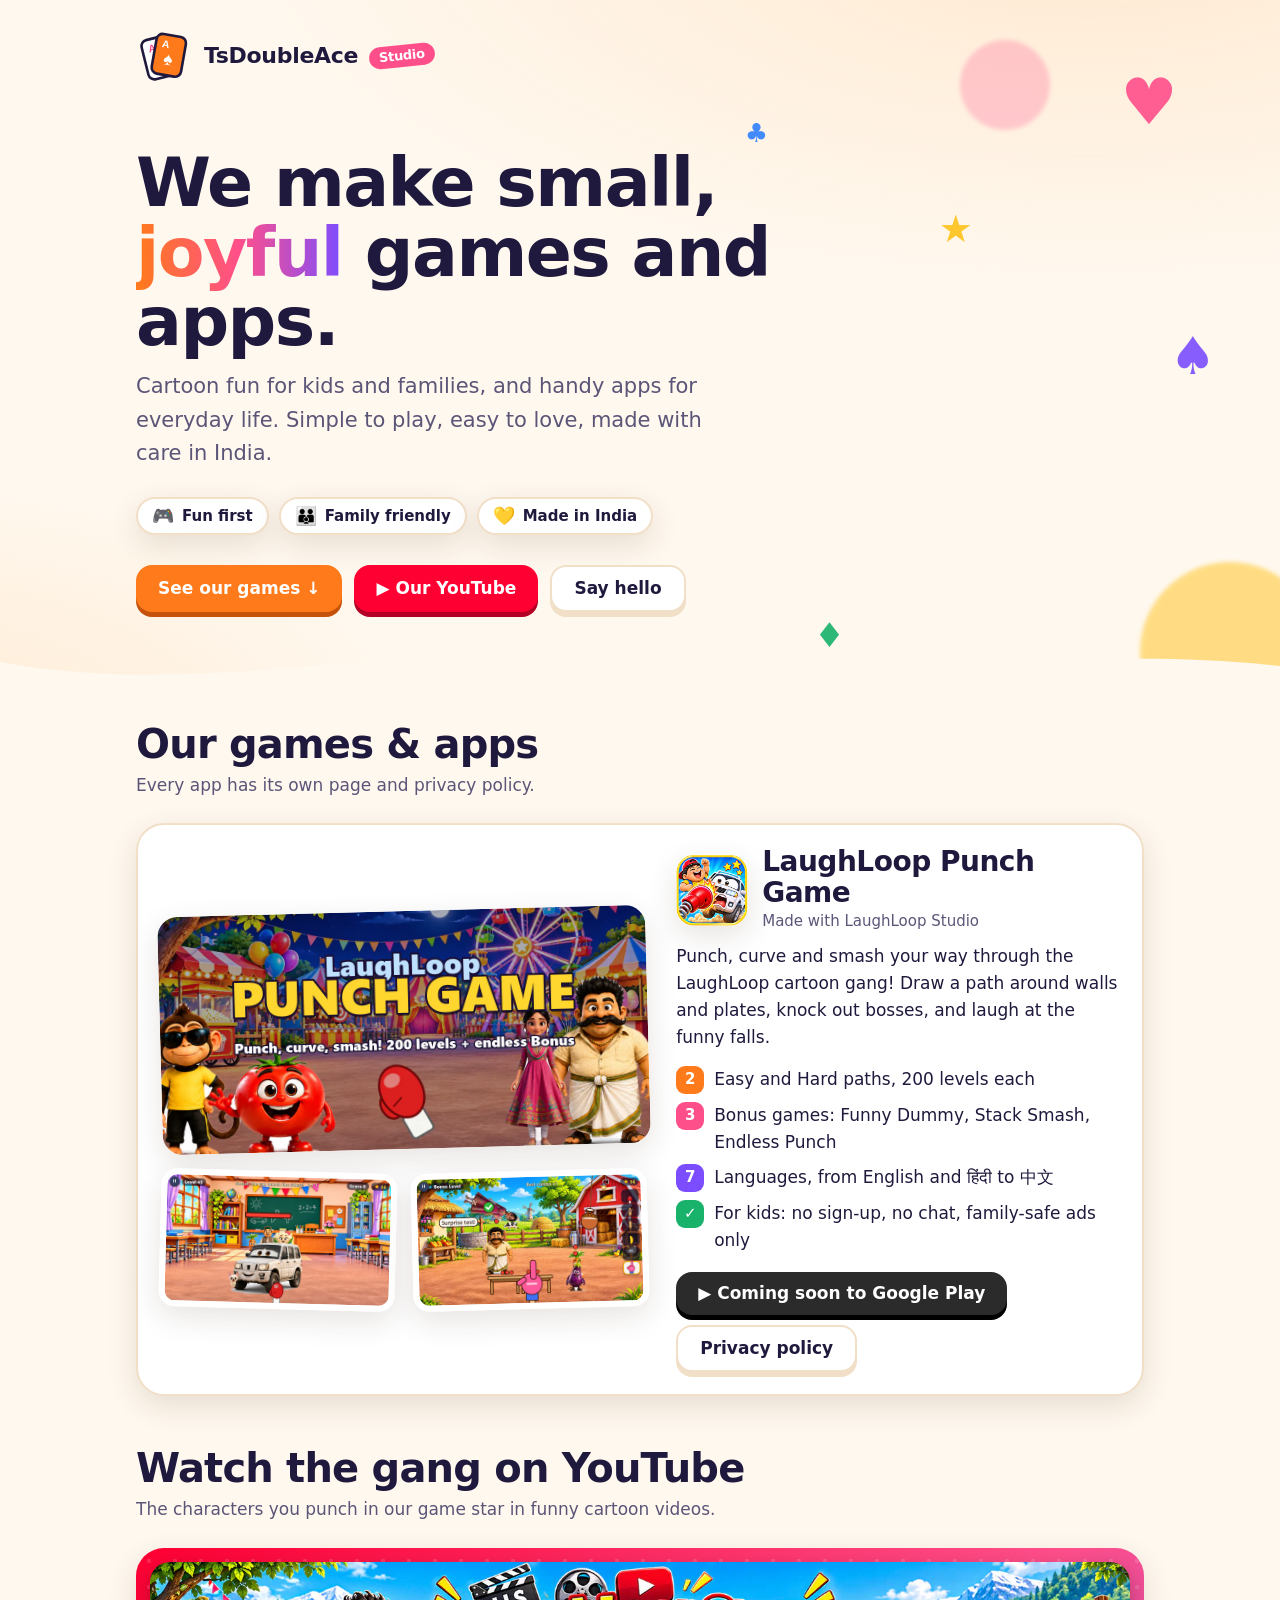
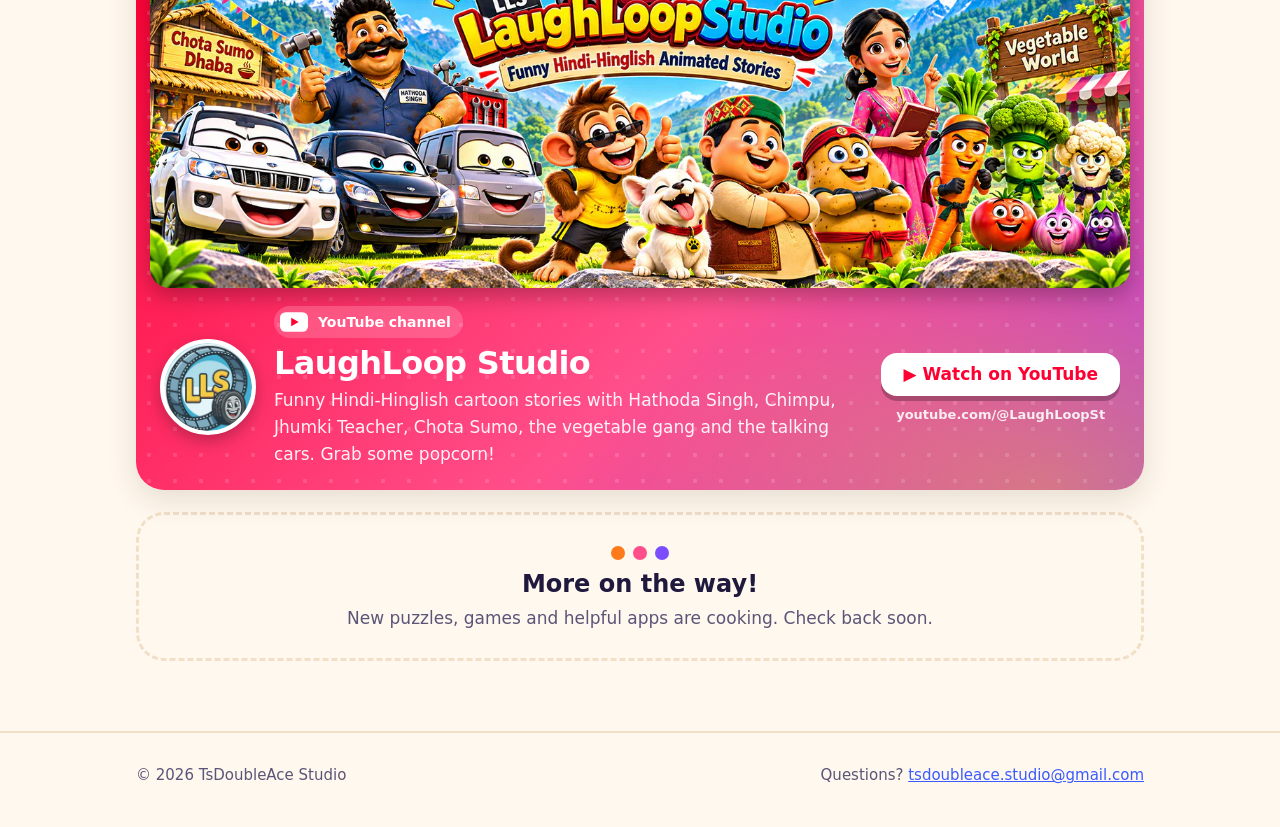
==== index.html @ d18fac6a "TsDoubleAce Studio website: home page, Punch Game privacy policy, app-ads.txt" ====
<!doctype html>
<html lang="en">
<head>
<meta charset="utf-8">
<meta name="viewport" content="width=device-width, initial-scale=1">
<title>TsDoubleAce Studio</title>
<meta name="description" content="TsDoubleAce Studio makes small, joyful games and apps for Android, like LaughLoop Punch Game.">
<meta name="theme-color" content="#ff7a1a">
<link rel="icon" href="data:image/svg+xml,%3Csvg xmlns='http://www.w3.org/2000/svg' viewBox='0 0 64 64'%3E%3Crect x='14' y='8' width='32' height='46' rx='6' fill='%23ff4f8b' transform='rotate(-12 30 31)'/%3E%3Crect x='20' y='10' width='32' height='46' rx='6' fill='%23ff7a1a' transform='rotate(10 36 33)'/%3E%3Ctext x='36' y='42' font-size='24' font-family='Arial' font-weight='900' fill='white' text-anchor='middle'%3EA%3C/text%3E%3C/svg%3E">
<link rel="stylesheet" href="style.css">
</head>
<body>

<header class="hero">
  <span class="float s1" aria-hidden="true">&hearts;</span>
  <span class="float s2" aria-hidden="true">&#9733;</span>
  <span class="float s3" aria-hidden="true">&spades;</span>
  <span class="float s4" aria-hidden="true">&diams;</span>
  <span class="float s5" aria-hidden="true">&clubs;</span>
  <span class="blob b1" aria-hidden="true"></span>
  <span class="blob b2" aria-hidden="true"></span>

  <div class="wrap hero-inner">
    <a class="logo" href="./" aria-label="TsDoubleAce Studio home">
      <!-- two fanned ace cards: Ts-Double-Ace -->
      <svg viewBox="0 0 64 64" aria-hidden="true">
        <g transform="rotate(-14 30 34)">
          <rect x="10" y="10" width="34" height="46" rx="7" fill="#fff" stroke="#1f1a3d" stroke-width="3"/>
          <text x="17" y="25" font-family="Arial, sans-serif" font-weight="900" font-size="12" fill="#ff4f8b">A</text>
          <text x="27" y="44" font-family="Arial, sans-serif" font-size="18" fill="#ff4f8b" text-anchor="middle">&#9829;</text>
        </g>
        <g transform="rotate(10 36 34)">
          <rect x="20" y="8" width="34" height="46" rx="7" fill="#ff7a1a" stroke="#1f1a3d" stroke-width="3"/>
          <text x="27" y="23" font-family="Arial, sans-serif" font-weight="900" font-size="12" fill="#fff">A</text>
          <text x="37" y="42" font-family="Arial, sans-serif" font-size="20" fill="#fff" text-anchor="middle">&#9824;</text>
        </g>
      </svg>
      <span class="name">TsDoubleAce <span class="tag">Studio</span></span>
    </a>

    <h1>We make small, <span class="pop">joyful</span> games and apps.</h1>
    <p class="lead">Cartoon fun for kids and families, and handy apps for everyday life. Simple to play, easy to love, made with care in India.</p>
    <div class="chips">
      <span class="chip"><i>&#127918;</i> Fun first</span>
      <span class="chip"><i>&#128106;</i> Family friendly</span>
      <span class="chip"><i>&#128155;</i> Made in India</span>
    </div>
    <div class="cta">
      <a class="btn" href="#games">See our games &darr;</a>
      <a class="btn yt" href="#youtube">&#9654; Our YouTube</a>
      <a class="btn ghost" href="mailto:tsdoubleace.studio@gmail.com">Say hello</a>
    </div>
  </div>
</header>
<svg class="wave" viewBox="0 0 1440 60" preserveAspectRatio="none" aria-hidden="true"><path d="M0,30 C240,70 480,0 720,28 C960,56 1200,10 1440,34 L1440,60 L0,60 Z"/></svg>

<main class="wrap">
  <section id="games">
    <h2 class="section-title">Our games &amp; apps</h2>
    <p class="section-sub">Every app has its own page and privacy policy.</p>

    <article class="app">
      <div>
        <div class="banner"><img src="punch-game/img/feature.webp" width="1024" height="500" alt="LaughLoop Punch Game banner with the LaughLoop cartoon gang"></div>
        <div class="shots">
          <div class="shot"><img src="punch-game/img/shot_boss.webp" width="960" height="540" alt="A boss level with a car full of riders" loading="lazy"></div>
          <div class="shot"><img src="punch-game/img/shot_bonus.webp" width="960" height="540" alt="The endless bonus level" loading="lazy"></div>
        </div>
      </div>
      <div>
        <div class="app-head">
          <img src="punch-game/img/icon.webp" width="72" height="72" alt="">
          <div>
            <h3>LaughLoop Punch Game</h3>
            <div class="with">Made with LaughLoop Studio</div>
          </div>
        </div>
        <p>Punch, curve and smash your way through the LaughLoop cartoon gang! Draw a path around walls and plates, knock out bosses, and laugh at the funny falls.</p>
        <ul class="feats">
          <li><b style="background:var(--orange)">2</b> Easy and Hard paths, 200 levels each</li>
          <li><b style="background:var(--pink)">3</b> Bonus games: Funny Dummy, Stack Smash, Endless Punch</li>
          <li><b style="background:var(--purple)">7</b> Languages, from English and हिंदी to 中文</li>
          <li><b style="background:var(--green)">&#10003;</b> For kids: no sign-up, no chat, family-safe ads only</li>
        </ul>
        <div class="cta">
          <span class="btn soon" title="Coming soon">&#9654; Coming soon to Google Play</span>
          <a class="btn ghost" href="punch-game/privacy.html">Privacy policy</a>
        </div>
      </div>
    </article>

  </section>

  <section id="youtube">
    <h2 class="section-title">Watch the gang on YouTube</h2>
    <p class="section-sub">The characters you punch in our game star in funny cartoon videos.</p>

    <article class="yt-box">
      <a class="yt-banner" href="https://www.youtube.com/@LaughLoopSt" target="_blank" rel="noopener">
        <img src="youtube/img/banner.webp" width="1400" height="466" alt="LaughLoop Studio: funny Hindi-Hinglish animated stories with the whole cartoon gang" loading="lazy">
      </a>
      <div class="yt-row">
        <img class="yt-logo" src="youtube/img/logo.webp" width="96" height="96" alt="LaughLoop Studio logo" loading="lazy">
        <div class="yt-text">
          <span class="yt-badge">
            <svg viewBox="0 0 30 21" aria-hidden="true"><rect width="30" height="21" rx="6" fill="#fff"/><path d="M12 6 L20 10.5 L12 15 Z" fill="#ff0033"/></svg>
            YouTube channel
          </span>
          <h3>LaughLoop Studio</h3>
          <p>Funny Hindi-Hinglish cartoon stories with Hathoda Singh, Chimpu, Jhumki Teacher, Chota Sumo, the vegetable gang and the talking cars. Grab some popcorn!</p>
        </div>
        <div class="yt-cta">
          <a class="btn white" href="https://www.youtube.com/@LaughLoopSt" target="_blank" rel="noopener">&#9654; Watch on YouTube</a>
          <span class="handle">youtube.com/@LaughLoopSt</span>
        </div>
      </div>
    </article>

    <div class="soon-card">
      <div class="dots" aria-hidden="true"><span></span><span></span><span></span></div>
      <h3>More on the way!</h3>
      <p>New puzzles, games and helpful apps are cooking. Check back soon.</p>
    </div>
  </section>
</main>

<footer>
  <div class="wrap">
    <span>&copy; 2026 TsDoubleAce Studio</span>
    <span>Questions? <a href="mailto:tsdoubleace.studio@gmail.com">tsdoubleace.studio@gmail.com</a></span>
  </div>
</footer>

</body>
</html>
---- style.css ----
/* TsDoubleAce Studio site: one shared look for the home page and every app's pages.
   No outside fonts or scripts: the site makes no third-party requests. */
:root {
  --bg: #fff8ee;
  --bg2: #ffe9d1;
  --ink: #1f1a3d;
  --muted: #5b5578;
  --card: #ffffff;
  --line: #f1dfc8;
  --orange: #ff7a1a;
  --pink: #ff4f8b;
  --purple: #7c4dff;
  --blue: #2f80ff;
  --green: #18b26b;
  --yellow: #ffc21a;
  --link: #3a5bff;
  --shadow: 0 10px 30px rgba(60, 30, 0, 0.12);
  --display: ui-rounded, "SF Pro Rounded", "Nunito", "Segoe UI Variable Display", "Segoe UI", system-ui, sans-serif;
  --text: system-ui, "Segoe UI", Roboto, sans-serif;
}
@media (prefers-color-scheme: dark) {
  :root {
    --bg: #14112b;
    --bg2: #221a4a;
    --ink: #f4f1ff;
    --muted: #b7b0d8;
    --card: #1f1a40;
    --line: #362e66;
    --link: #8fa6ff;
    --shadow: 0 10px 30px rgba(0, 0, 0, 0.45);
  }
}
* { box-sizing: border-box; }
html { scroll-behavior: smooth; }
body { margin: 0; background: var(--bg); color: var(--ink); font: 17px/1.6 var(--text); overflow-x: hidden; }
a { color: var(--link); }
img { max-width: 100%; height: auto; display: block; }
.wrap { max-width: 1040px; margin: 0 auto; padding: 0 16px; }

/* ---------- logo ---------- */
.logo { display: inline-flex; align-items: center; gap: 12px; text-decoration: none; color: var(--ink); }
.logo svg { width: 56px; height: 56px; flex: none; }
.logo .name { font: 800 22px/1 var(--display); letter-spacing: -0.3px; }
.logo .tag { display: inline-block; margin-left: 4px; padding: 3px 10px; border-radius: 99px; background: var(--pink); color: #fff;
  font: 800 13px/1.2 var(--display); transform: rotate(-6deg); vertical-align: 3px; }

/* ---------- hero ---------- */
.hero { position: relative; overflow: hidden; padding: 28px 0 80px;
  background: radial-gradient(1200px 500px at 85% -10%, var(--bg2), transparent 70%),
              radial-gradient(800px 400px at -10% 110%, var(--bg2), transparent 70%); }
.hero-inner { position: relative; z-index: 1; }
.hero h1 { font: 900 clamp(38px, 7vw, 68px)/1.02 var(--display); letter-spacing: -1.5px; margin: 56px 0 14px; max-width: 760px; }
.hero h1 .pop { background: linear-gradient(90deg, var(--orange), var(--pink), var(--purple)); -webkit-background-clip: text; background-clip: text; color: transparent; }
.hero p.lead { font-size: clamp(18px, 2.4vw, 21px); color: var(--muted); max-width: 600px; margin: 0 0 26px; }
.chips { display: flex; flex-wrap: wrap; gap: 10px; }
.chip { display: inline-flex; align-items: center; gap: 8px; padding: 8px 14px; border-radius: 99px; background: var(--card);
  border: 2px solid var(--line); font: 700 15px/1 var(--display); box-shadow: var(--shadow); }
.chip i { font-style: normal; font-size: 18px; }
.btn { display: inline-flex; align-items: center; gap: 8px; padding: 13px 22px; border-radius: 16px; font: 800 17px/1 var(--display);
  text-decoration: none; color: #fff; background: var(--orange); box-shadow: 0 5px 0 #c4520a; transition: transform .12s, box-shadow .12s; }
.btn:hover { transform: translateY(-2px); box-shadow: 0 7px 0 #c4520a; }
.btn:active { transform: translateY(3px); box-shadow: 0 2px 0 #c4520a; }
.btn.ghost { background: var(--card); color: var(--ink); border: 2px solid var(--line); box-shadow: 0 5px 0 var(--line); }
.btn.soon { background: #2b2b2b; box-shadow: 0 5px 0 #000; cursor: default; }
.btn.soon:hover { transform: none; }
.hero .cta { display: flex; flex-wrap: wrap; gap: 12px; margin-top: 30px; }

/* floating playful shapes */
.float { position: absolute; z-index: 0; font: 900 40px/1 var(--display); opacity: .9; animation: bob 6s ease-in-out infinite; user-select: none; pointer-events: none; }
.float.s1 { top: 70px; right: 8%; color: var(--pink); font-size: 64px; }
.float.s2 { top: 210px; right: 24%; color: var(--yellow); font-size: 38px; animation-delay: -2s; }
.float.s3 { top: 330px; right: 5%; color: var(--purple); font-size: 52px; animation-delay: -4s; }
.float.s4 { bottom: 40px; right: 34%; color: var(--green); font-size: 34px; animation-delay: -1s; }
.float.s5 { top: 120px; right: 40%; color: var(--blue); font-size: 26px; animation-delay: -3s; }
.blob { position: absolute; border-radius: 50%; filter: blur(2px); opacity: .5; z-index: 0; animation: bob 9s ease-in-out infinite; }
.blob.b1 { width: 180px; height: 180px; right: -40px; bottom: -50px; background: var(--yellow); }
.blob.b2 { width: 90px; height: 90px; right: 18%; top: 40px; background: var(--pink); opacity: .25; animation-delay: -3s; }
@keyframes bob { 0%, 100% { transform: translateY(0) rotate(0deg); } 50% { transform: translateY(-14px) rotate(8deg); } }
.wave { display: block; width: 100%; height: 60px; margin-top: -60px; position: relative; z-index: 1; }
.wave path { fill: var(--bg); }

/* ---------- sections ---------- */
section { padding: 30px 0 20px; }
.section-title { font: 900 clamp(28px, 4.4vw, 40px)/1.1 var(--display); letter-spacing: -0.8px; margin: 0 0 6px; }
.section-sub { color: var(--muted); margin: 0 0 24px; }

/* featured app */
.app { display: grid; grid-template-columns: 1.1fr 1fr; gap: 28px; align-items: center; background: var(--card);
  border: 2px solid var(--line); border-radius: 28px; padding: 22px; box-shadow: var(--shadow); }
.banner { border-radius: 20px; overflow: hidden; transform: rotate(-1.5deg); box-shadow: var(--shadow); transition: transform .3s; }
.banner:hover { transform: rotate(0deg) scale(1.02); }
.app-head { display: flex; align-items: center; gap: 14px; margin-bottom: 10px; }
.app-head img { width: 72px; height: 72px; border-radius: 18px; box-shadow: var(--shadow); }
.app h3 { font: 900 28px/1.1 var(--display); margin: 0; letter-spacing: -0.5px; }
.app .with { color: var(--muted); font-size: 15px; }
.app p { margin: 8px 0 14px; }
.feats { list-style: none; padding: 0; margin: 0 0 18px; display: grid; gap: 8px; }
.feats li { display: flex; gap: 10px; align-items: flex-start; }
.feats b { flex: none; display: inline-grid; place-items: center; width: 28px; height: 28px; border-radius: 9px; color: #fff; font: 900 15px/1 var(--display); }
.app .cta { display: flex; flex-wrap: wrap; gap: 10px; }
.shots { display: grid; grid-template-columns: 1fr 1fr; gap: 16px; margin-top: 22px; }
.shot { border-radius: 16px; overflow: hidden; border: 6px solid var(--card); box-shadow: var(--shadow); transition: transform .3s; }
.shot:nth-child(1) { transform: rotate(1.5deg); }
.shot:nth-child(2) { transform: rotate(-1.5deg); }
.shot:hover { transform: rotate(0) scale(1.03); }

/* coming soon */
.soon-card { margin-top: 22px; border: 3px dashed var(--line); border-radius: 28px; padding: 26px; text-align: center; }
.soon-card h3 { font: 900 24px/1.2 var(--display); margin: 0 0 6px; }
.soon-card p { color: var(--muted); margin: 0; }
.dots { display: inline-flex; gap: 8px; margin-bottom: 10px; }
.dots span { width: 14px; height: 14px; border-radius: 50%; animation: hop 1.2s ease-in-out infinite; }
.dots span:nth-child(1) { background: var(--orange); }
.dots span:nth-child(2) { background: var(--pink); animation-delay: .15s; }
.dots span:nth-child(3) { background: var(--purple); animation-delay: .3s; }
@keyframes hop { 0%, 100% { transform: translateY(0); } 40% { transform: translateY(-10px); } }

/* footer */
footer { margin-top: 50px; padding: 30px 0 40px; border-top: 2px solid var(--line); color: var(--muted); font-size: 15px; }
footer .wrap { display: flex; flex-wrap: wrap; gap: 14px 28px; align-items: center; justify-content: space-between; }

/* ---------- text pages (privacy policies) ---------- */
.topbar { padding: 18px 0; border-bottom: 2px solid var(--line); background: var(--bg); }
.topbar .wrap { display: flex; align-items: center; justify-content: space-between; gap: 12px; }
.topbar .logo svg { width: 42px; height: 42px; }
.topbar .logo .name { font-size: 18px; }
.back { font: 700 15px/1 var(--display); text-decoration: none; padding: 9px 14px; border-radius: 12px; border: 2px solid var(--line); color: var(--ink); background: var(--card); }
.doc { max-width: 780px; margin: 28px auto 60px; padding: 0 16px; }
.doc article { background: var(--card); border: 2px solid var(--line); border-radius: 24px; padding: 28px clamp(18px, 4vw, 40px); box-shadow: var(--shadow); }
.doc h1 { font: 900 clamp(28px, 5vw, 38px)/1.1 var(--display); letter-spacing: -0.8px; margin: 0 0 6px; }
.doc h2 { font: 800 21px/1.3 var(--display); margin: 30px 0 8px; color: var(--orange); }
.doc .muted { color: var(--muted); }

/* ---------- small screens / calm motion ---------- */
@media (max-width: 760px) {
  .app { grid-template-columns: 1fr; padding: 16px; }
  .float.s2, .float.s5, .float.s4 { display: none; }
  .float.s1 { top: 100px; right: 4%; font-size: 44px; }
  .float.s3 { top: auto; bottom: 70px; right: 6%; font-size: 40px; }
  .hero h1 { margin-top: 40px; }
  .logo .name { font-size: 19px; }
}
@media (prefers-reduced-motion: reduce) {
  *, *::before, *::after { animation: none !important; transition: none !important; }
  html { scroll-behavior: auto; }
}

/* ---------- YouTube channel box ---------- */
.btn.yt { background: #ff0033; box-shadow: 0 5px 0 #b30024; }
.btn.yt:hover { box-shadow: 0 7px 0 #b30024; }
.btn.yt:active { box-shadow: 0 2px 0 #b30024; }
.yt-box { position: relative; overflow: hidden; border-radius: 28px; padding: 14px; color: #fff; box-shadow: var(--shadow);
  background: radial-gradient(600px 300px at 90% 100%, rgba(255, 194, 26, .35), transparent 70%),
              linear-gradient(135deg, #ff0033 0%, #ff4f8b 60%, #7c4dff 130%); }
.yt-box::before { content: ""; position: absolute; inset: 0; pointer-events: none; opacity: .14;
  background-image: radial-gradient(#fff 2px, transparent 2.5px); background-size: 26px 26px; }
.yt-banner { position: relative; display: block; border-radius: 20px; overflow: hidden; box-shadow: 0 8px 22px rgba(0,0,0,.28); transition: transform .3s; }
.yt-banner:hover { transform: scale(1.01) rotate(-0.4deg); }
.yt-row { position: relative; display: grid; grid-template-columns: auto 1fr auto; gap: 18px; align-items: center; padding: 18px 10px 8px; }
.yt-logo { width: 96px; height: 96px; border-radius: 50%; border: 4px solid #fff; box-shadow: 0 6px 16px rgba(0,0,0,.25); background: #fff; }
.yt-badge { display: inline-flex; align-items: center; gap: 10px; font: 800 14px/1 var(--display); background: rgba(255,255,255,.18);
  padding: 6px 12px 6px 6px; border-radius: 99px; margin-bottom: 8px; }
.yt-badge svg { width: 28px; height: 20px; }
.yt-box h3 { font: 900 clamp(24px, 3.4vw, 32px)/1.1 var(--display); margin: 0 0 6px; letter-spacing: -0.6px; color: #fff; }
.yt-box p { color: rgba(255,255,255,.93); margin: 0; }
.yt-cta { text-align: center; }
.yt-box .btn.white { background: #fff; color: #ff0033; box-shadow: 0 5px 0 rgba(0,0,0,.25); white-space: nowrap; }
.yt-box .handle { display: block; margin-top: 12px; font: 700 13px/1 var(--display); color: rgba(255,255,255,.88); }
@media (max-width: 760px) {
  .yt-box { padding: 10px; }
  .yt-row { grid-template-columns: auto 1fr; padding: 14px 6px 8px; }
  .yt-logo { width: 72px; height: 72px; }
  .yt-cta { grid-column: 1 / -1; text-align: left; }
}
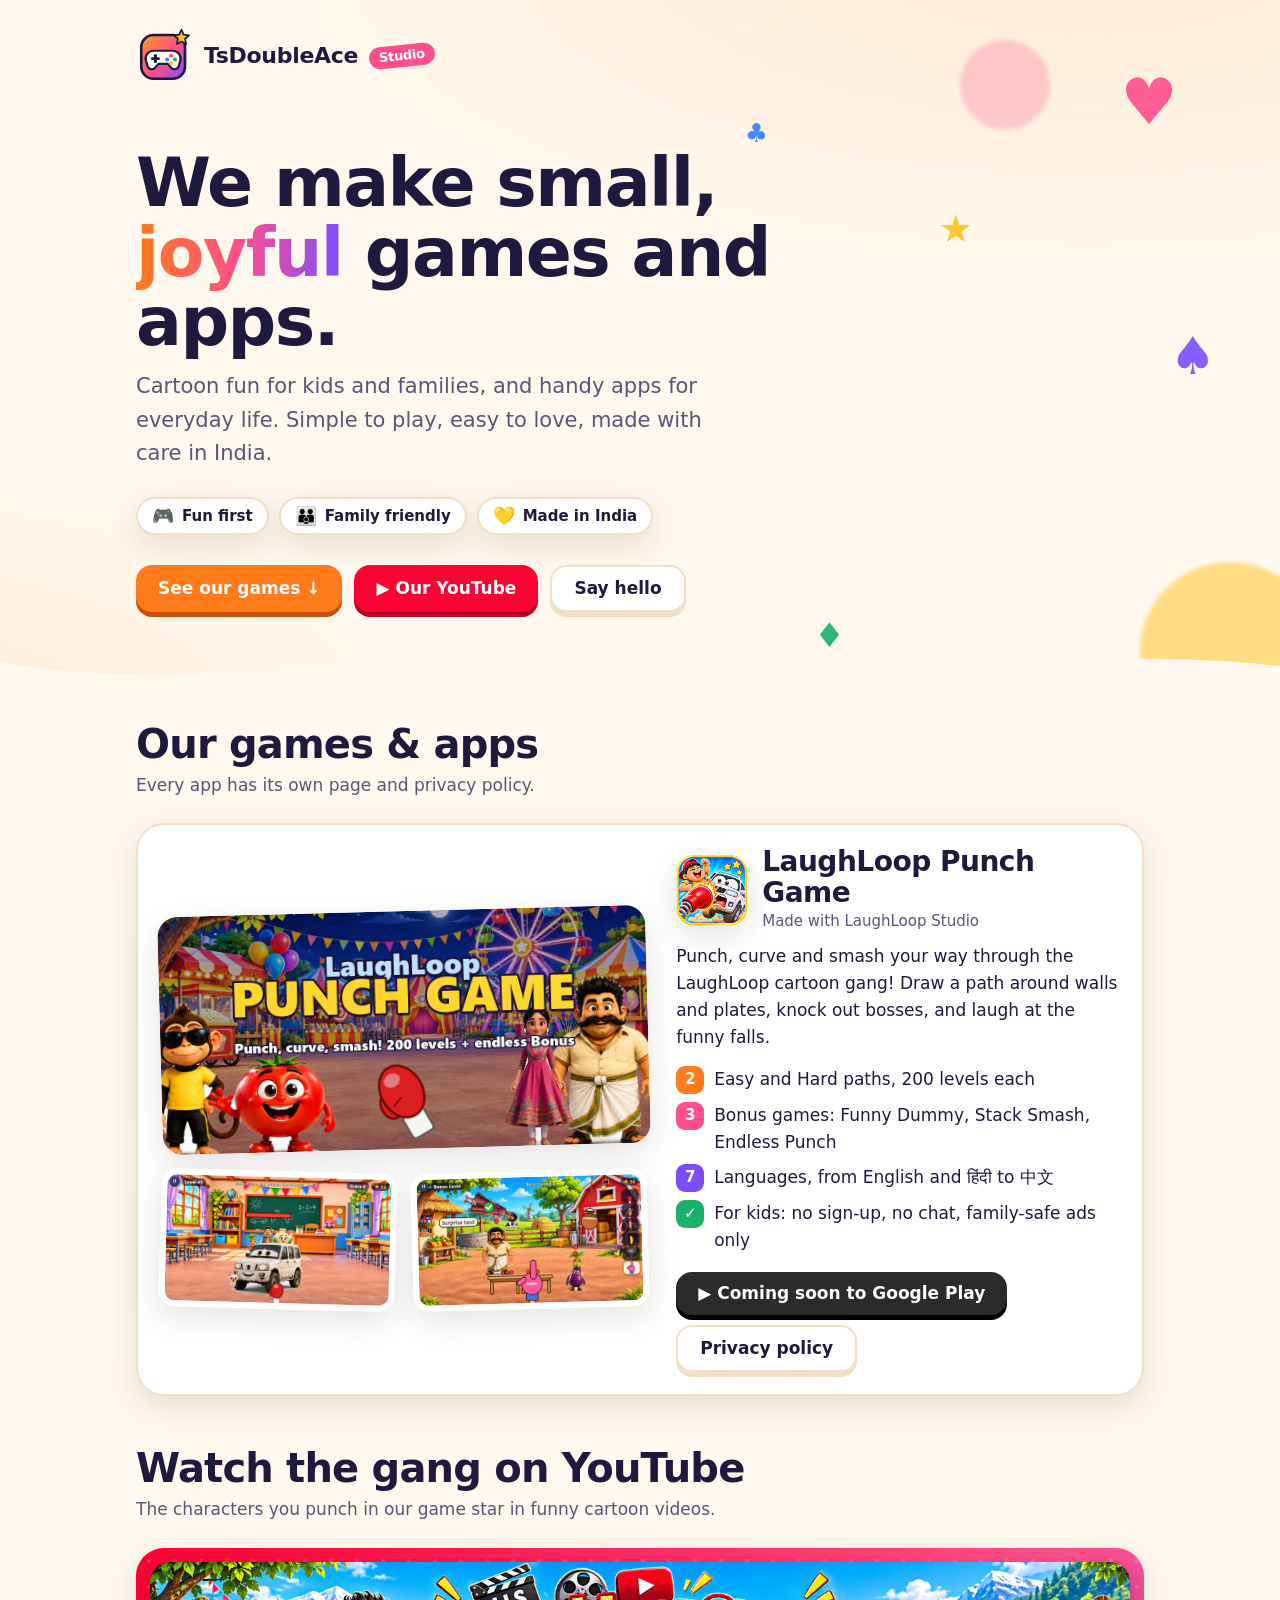
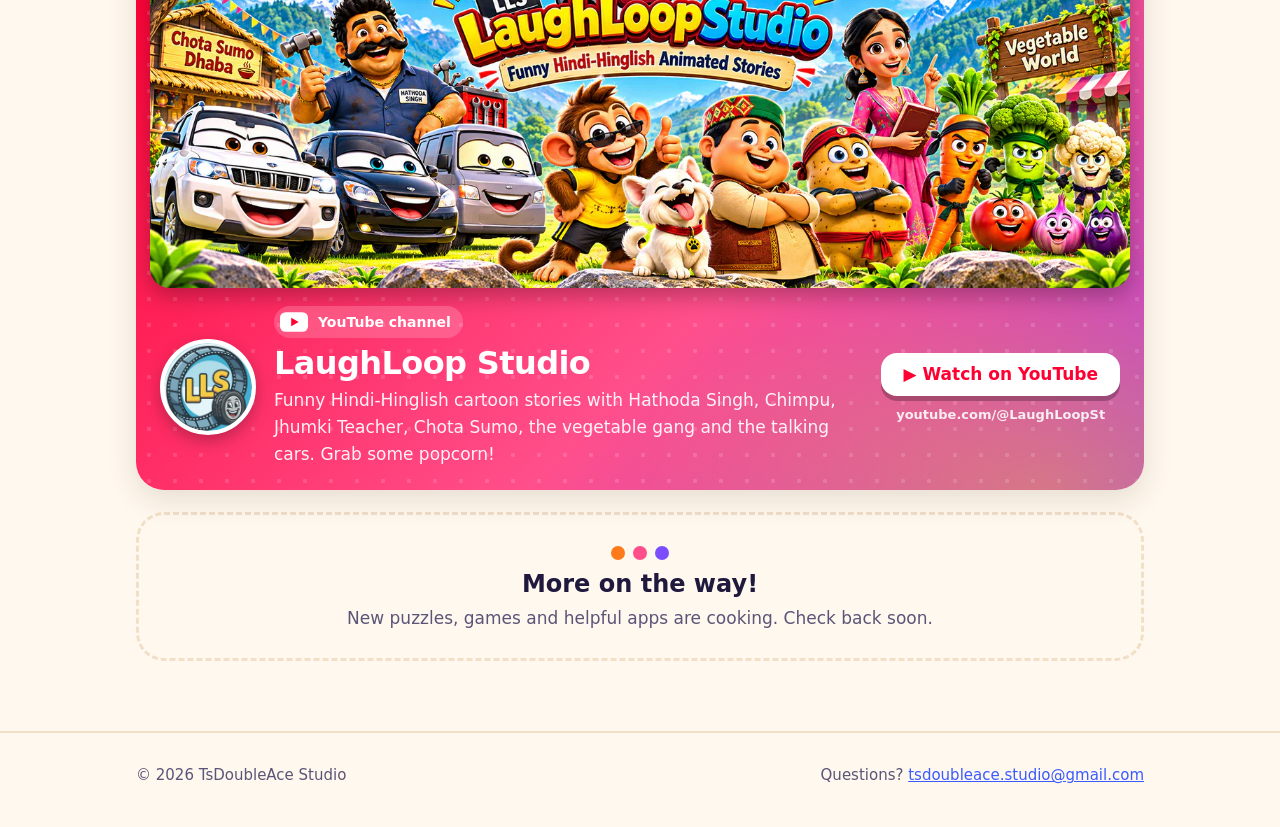
==== commit 6209a0a5: "New logo: app tile with a game controller (also the browser tab icon)" ====
--- a/index.html
+++ b/index.html
@@ -6,7 +6,9 @@
 <title>TsDoubleAce Studio</title>
 <meta name="description" content="TsDoubleAce Studio makes small, joyful games and apps for Android, like LaughLoop Punch Game.">
 <meta name="theme-color" content="#ff7a1a">
-<link rel="icon" href="data:image/svg+xml,%3Csvg xmlns='http://www.w3.org/2000/svg' viewBox='0 0 64 64'%3E%3Crect x='14' y='8' width='32' height='46' rx='6' fill='%23ff4f8b' transform='rotate(-12 30 31)'/%3E%3Crect x='20' y='10' width='32' height='46' rx='6' fill='%23ff7a1a' transform='rotate(10 36 33)'/%3E%3Ctext x='36' y='42' font-size='24' font-family='Arial' font-weight='900' fill='white' text-anchor='middle'%3EA%3C/text%3E%3C/svg%3E">
+<!-- Google Search Console ownership check (keep it: removing it un-verifies the site) -->
+<meta name="google-site-verification" content="eYy9backfW5vqOW4Y_IiIoWmyXFYysW1g9PiAvQa3b4" />
+<link rel="icon" href="logo.svg" type="image/svg+xml">
 <link rel="stylesheet" href="style.css">
 </head>
 <body>
@@ -23,18 +25,7 @@
   <div class="wrap hero-inner">
     <a class="logo" href="./" aria-label="TsDoubleAce Studio home">
       <!-- two fanned ace cards: Ts-Double-Ace -->
-      <svg viewBox="0 0 64 64" aria-hidden="true">
-        <g transform="rotate(-14 30 34)">
-          <rect x="10" y="10" width="34" height="46" rx="7" fill="#fff" stroke="#1f1a3d" stroke-width="3"/>
-          <text x="17" y="25" font-family="Arial, sans-serif" font-weight="900" font-size="12" fill="#ff4f8b">A</text>
-          <text x="27" y="44" font-family="Arial, sans-serif" font-size="18" fill="#ff4f8b" text-anchor="middle">&#9829;</text>
-        </g>
-        <g transform="rotate(10 36 34)">
-          <rect x="20" y="8" width="34" height="46" rx="7" fill="#ff7a1a" stroke="#1f1a3d" stroke-width="3"/>
-          <text x="27" y="23" font-family="Arial, sans-serif" font-weight="900" font-size="12" fill="#fff">A</text>
-          <text x="37" y="42" font-family="Arial, sans-serif" font-size="20" fill="#fff" text-anchor="middle">&#9824;</text>
-        </g>
-      </svg>
+      <img src="logo.svg" width="56" height="56" alt="">
       <span class="name">TsDoubleAce <span class="tag">Studio</span></span>
     </a>
 
--- a/style.css
+++ b/style.css
@@ -39,7 +39,7 @@
 
 /* ---------- logo ---------- */
 .logo { display: inline-flex; align-items: center; gap: 12px; text-decoration: none; color: var(--ink); }
-.logo svg { width: 56px; height: 56px; flex: none; }
+.logo img, .logo svg { width: 56px; height: 56px; flex: none; }
 .logo .name { font: 800 22px/1 var(--display); letter-spacing: -0.3px; }
 .logo .tag { display: inline-block; margin-left: 4px; padding: 3px 10px; border-radius: 99px; background: var(--pink); color: #fff;
   font: 800 13px/1.2 var(--display); transform: rotate(-6deg); vertical-align: 3px; }
@@ -122,7 +122,7 @@
 /* ---------- text pages (privacy policies) ---------- */
 .topbar { padding: 18px 0; border-bottom: 2px solid var(--line); background: var(--bg); }
 .topbar .wrap { display: flex; align-items: center; justify-content: space-between; gap: 12px; }
-.topbar .logo svg { width: 42px; height: 42px; }
+.topbar .logo img, .topbar .logo svg { width: 42px; height: 42px; }
 .topbar .logo .name { font-size: 18px; }
 .back { font: 700 15px/1 var(--display); text-decoration: none; padding: 9px 14px; border-radius: 12px; border: 2px solid var(--line); color: var(--ink); background: var(--card); }
 .doc { max-width: 780px; margin: 28px auto 60px; padding: 0 16px; }
